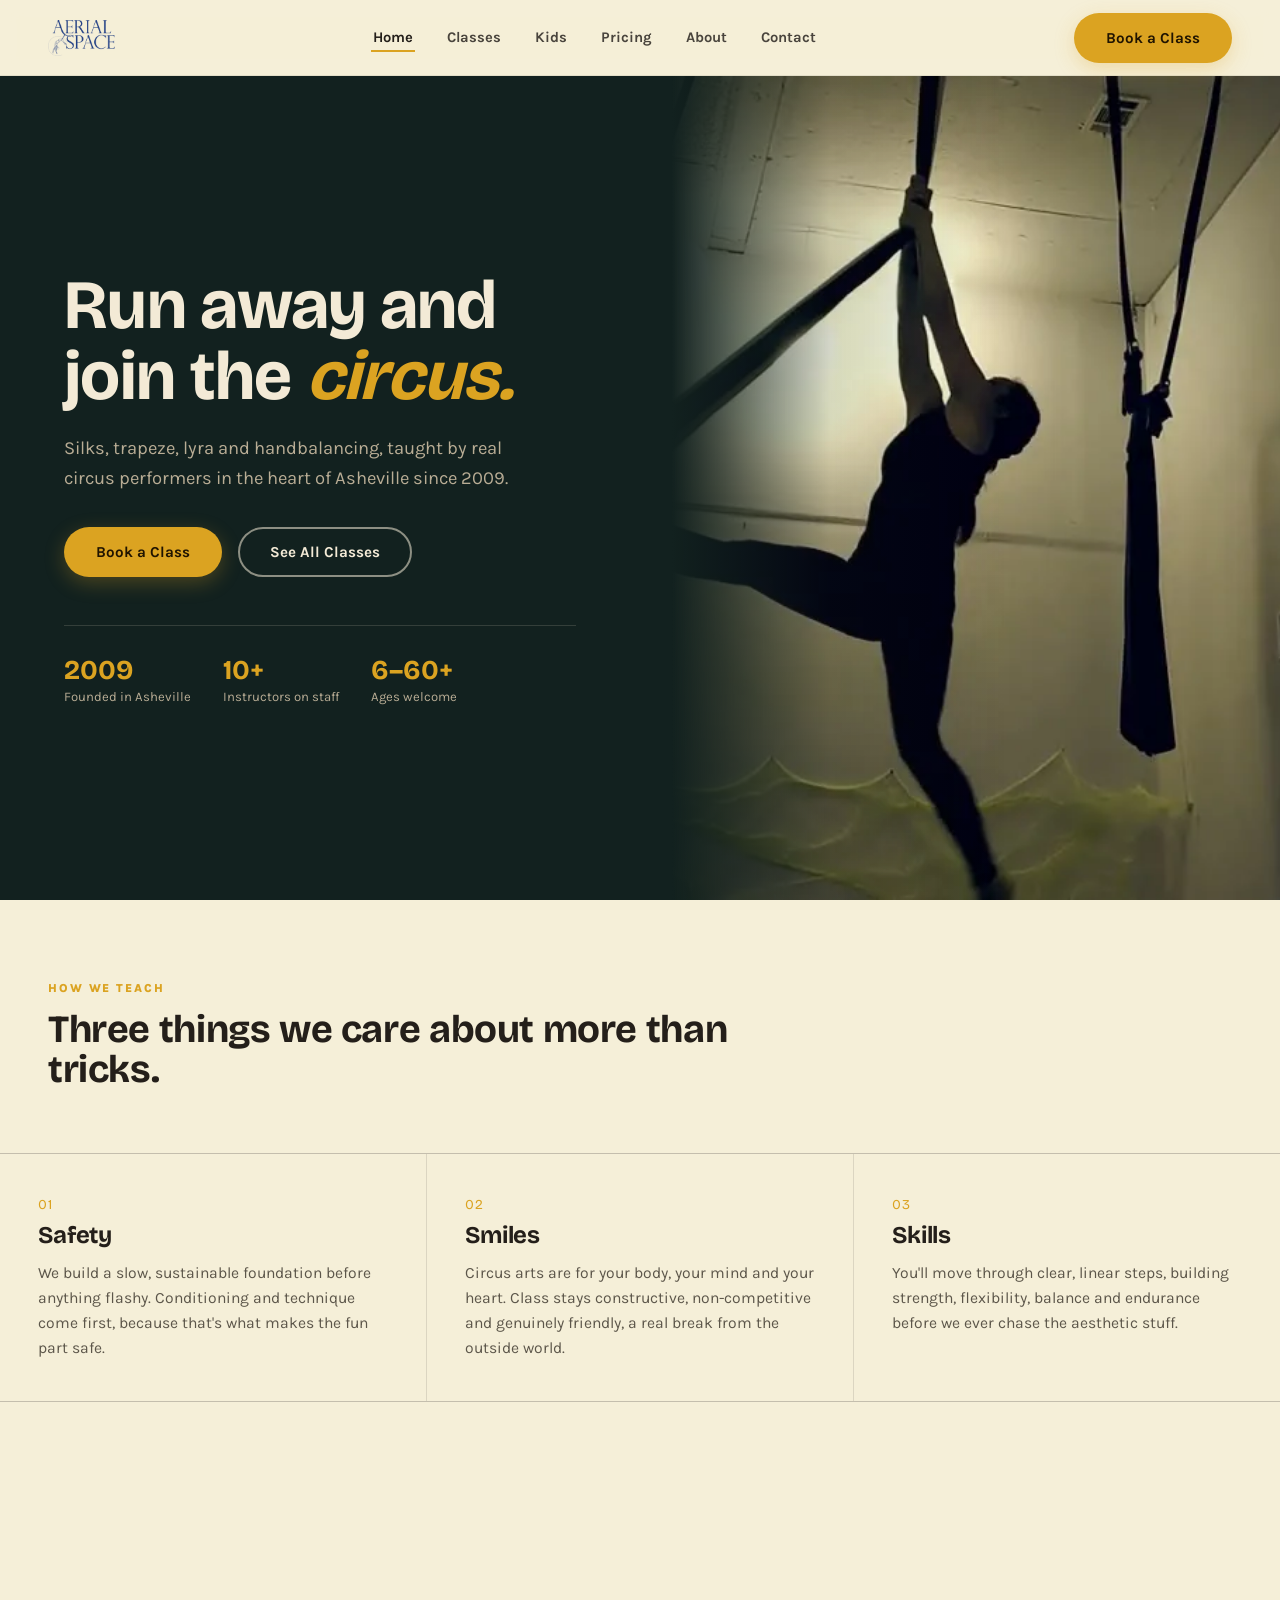
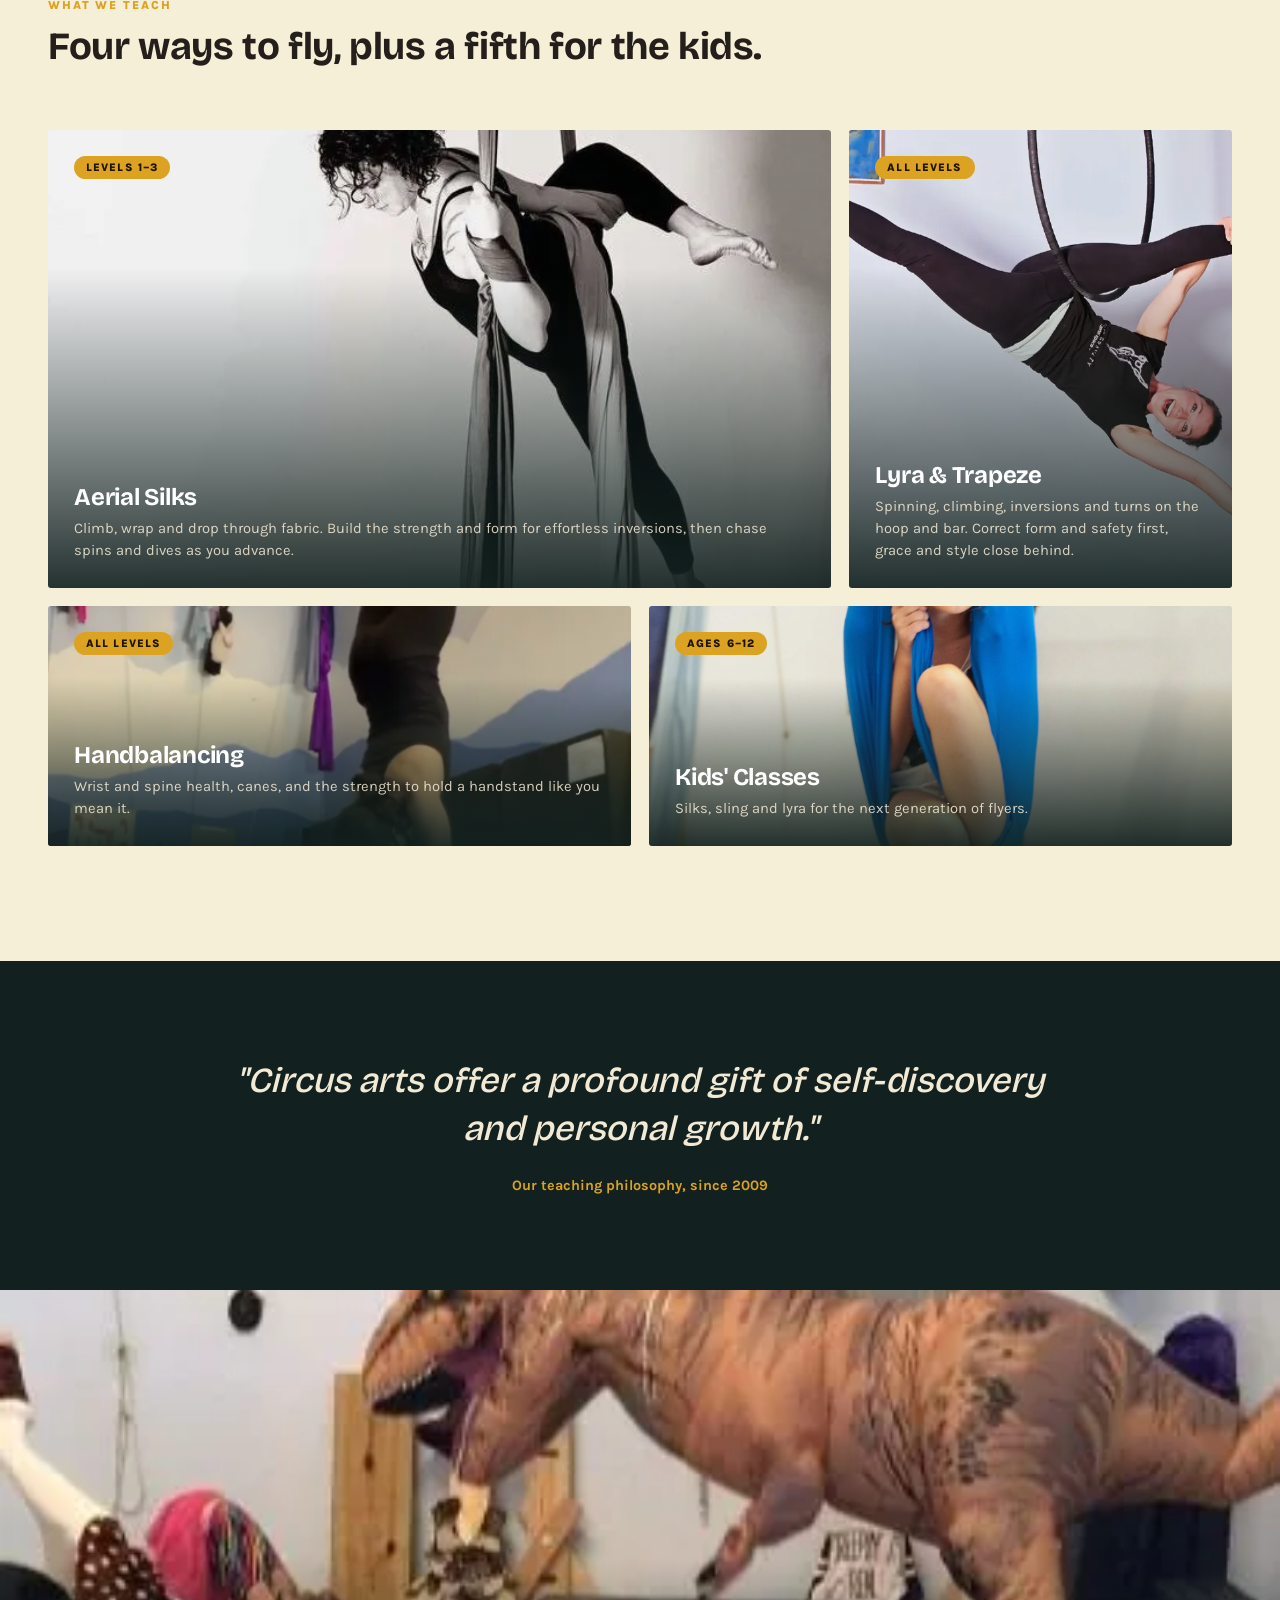
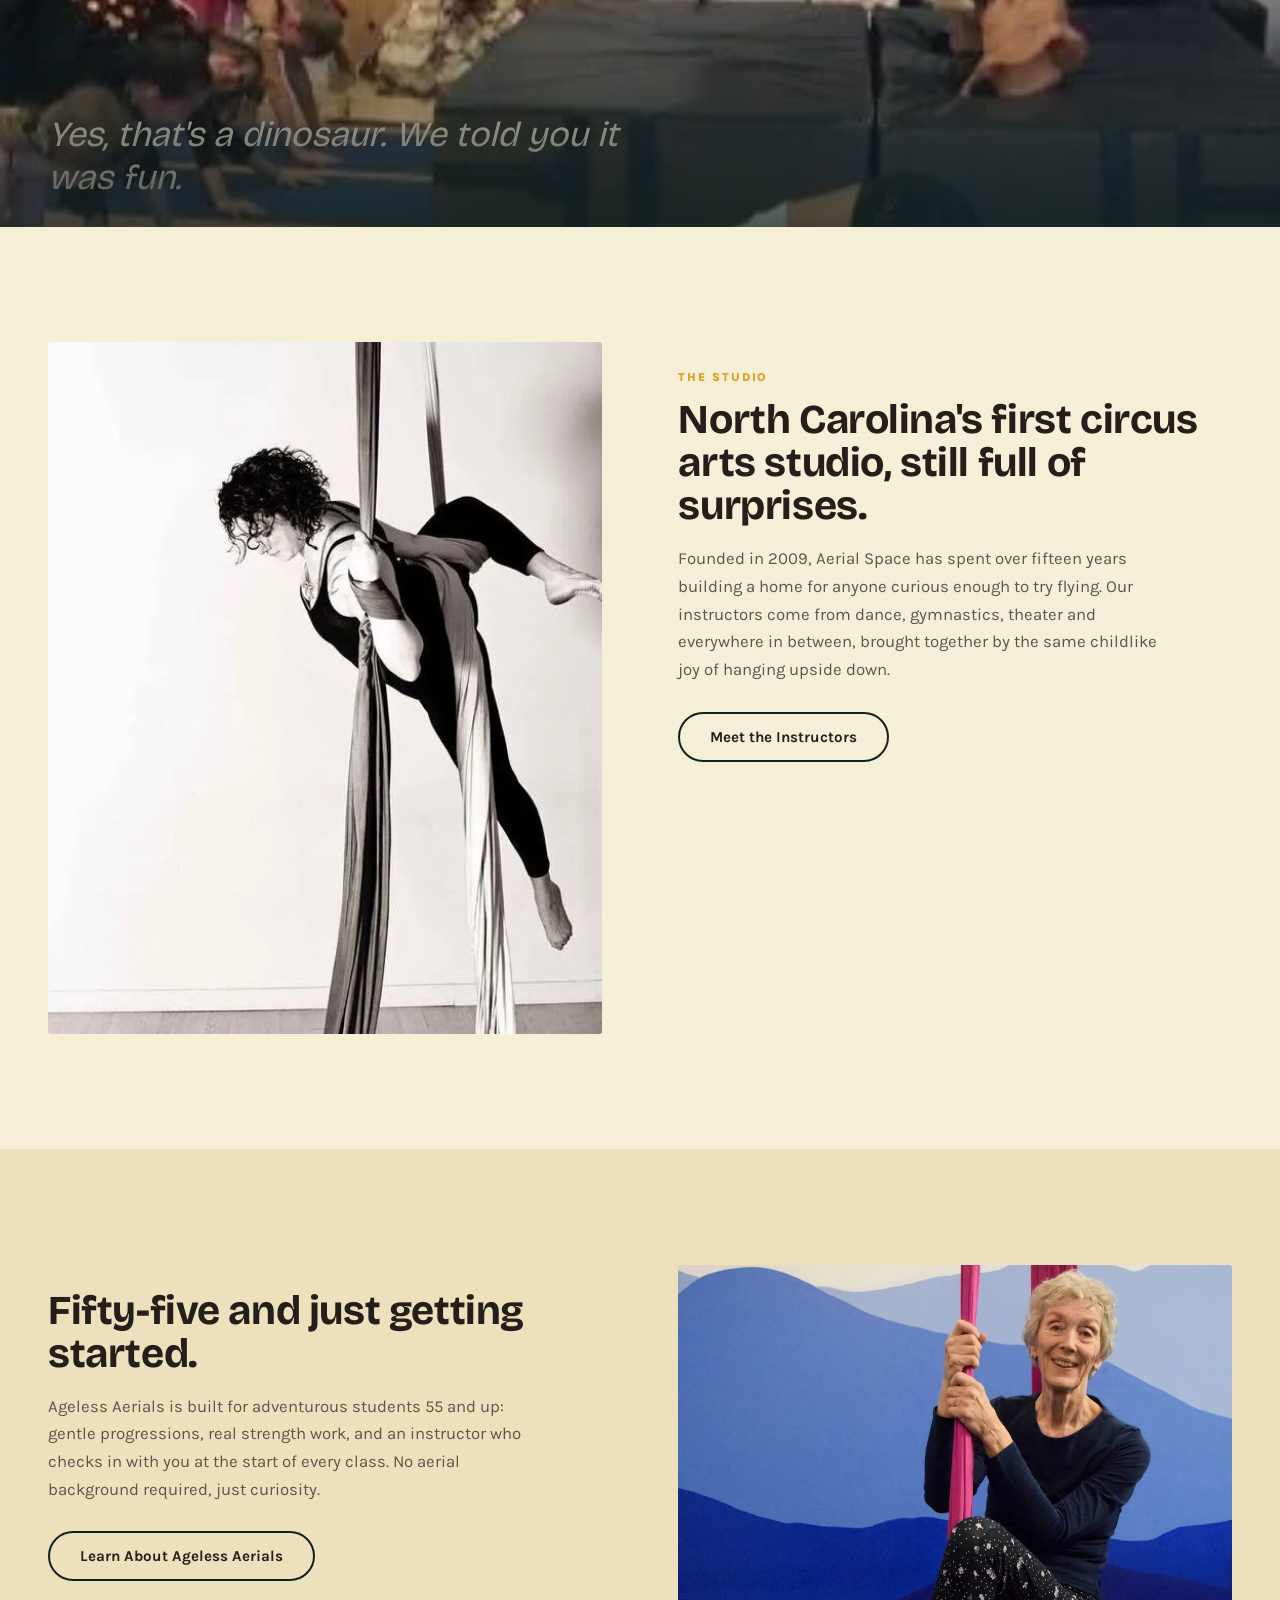
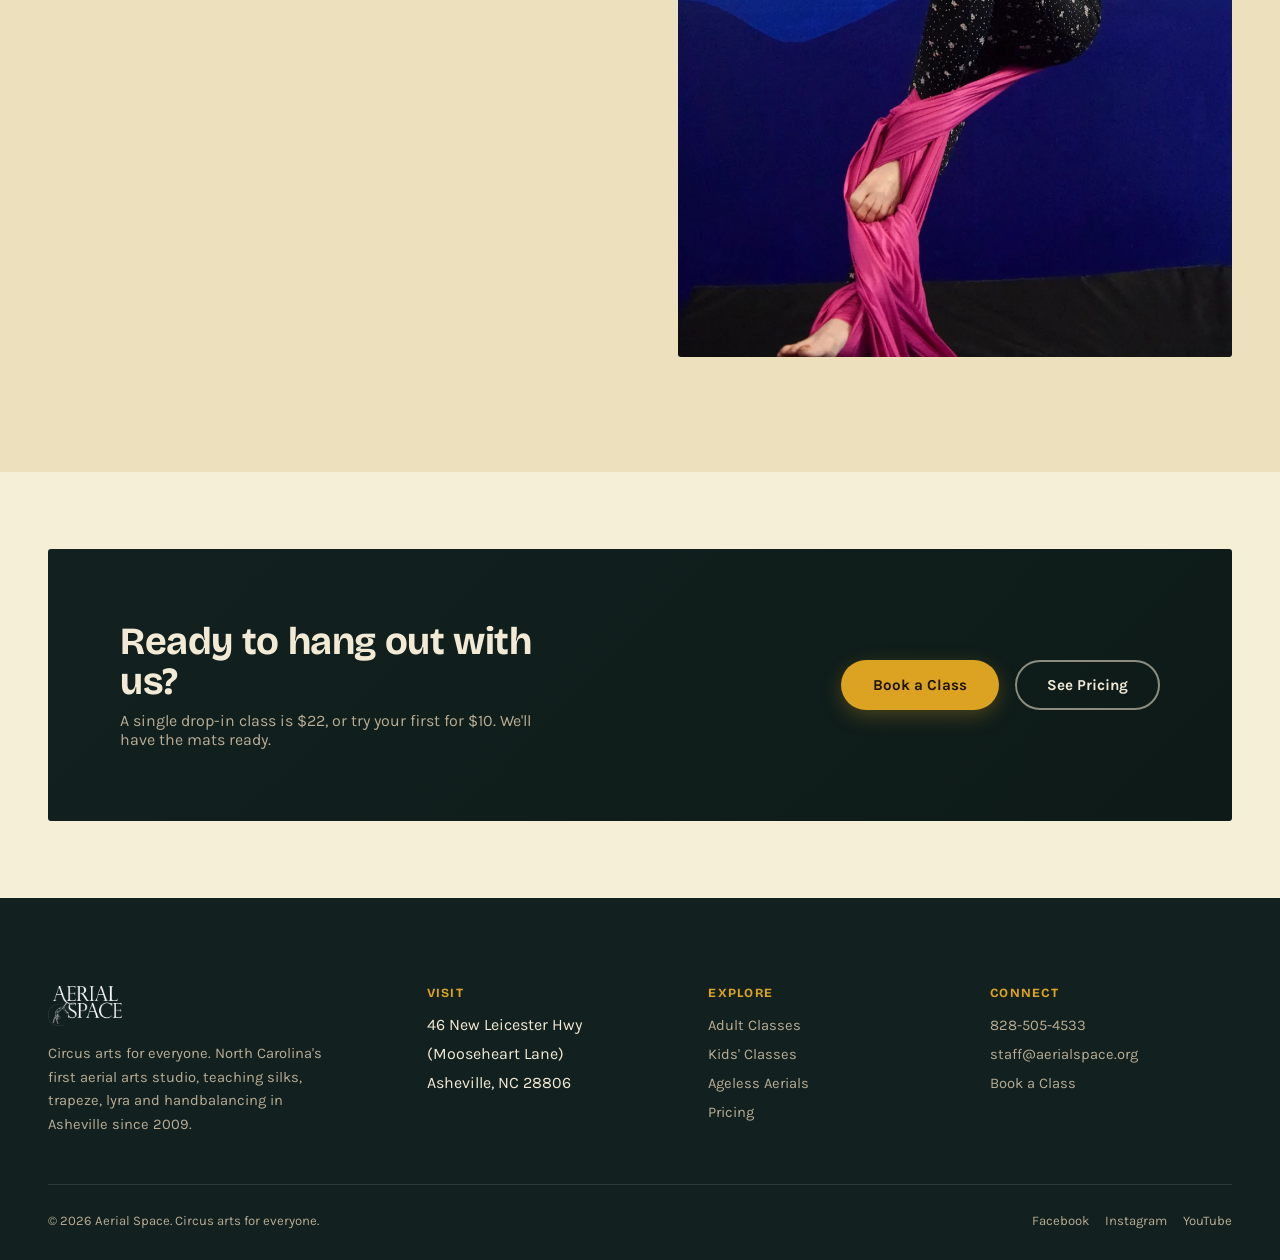
==== index.html @ 4fc922a5 "Aerial Space redesign: 8-page static site Full visual redesign of aerialspace.org for Eric's friend'" ====
<!doctype html>
<html lang="en">
<head>
<meta charset="UTF-8">
<meta name="viewport" content="width=device-width, initial-scale=1.0">
<title>Aerial Space | Circus Arts For Everyone, Asheville NC</title>
<meta name="description" content="North Carolina's first circus arts studio. Aerial silks, trapeze, lyra, handbalancing and kids' classes in Asheville, since 2009.">
<link rel="preconnect" href="https://fonts.googleapis.com">
<link rel="preconnect" href="https://fonts.gstatic.com" crossorigin>
<link href="https://fonts.googleapis.com/css2?family=Bricolage+Grotesque:opsz,wght@12..96,400..800&family=Karla:ital,wght@0,400;0,500;0,700;1,400&display=swap" rel="stylesheet">
<link rel="stylesheet" href="css/style.css">
</head>
<body>

<header class="site-nav" id="siteNav">
  <div class="wrap">
    <a href="index.html" class="brand">
      <img src="img/misc/logo.webp" alt="Aerial Space">
    </a>
    <nav>
      <ul class="nav-links">
        <li><a href="index.html" class="current">Home</a></li>
        <li><a href="classes.html">Classes</a></li>
        <li><a href="kids-classes.html">Kids</a></li>
        <li><a href="pricing.html">Pricing</a></li>
        <li><a href="about.html">About</a></li>
        <li><a href="contact.html">Contact</a></li>
      </ul>
    </nav>
    <div class="nav-cta">
      <a href="schedule.html" class="btn btn-gold">Book a Class</a>
      <button class="nav-toggle" aria-label="Toggle menu" aria-expanded="false">
        <span></span><span></span><span></span>
      </button>
    </div>
  </div>
</header>

<main>

  <!-- HERO -->
  <section class="hero">
    <div class="hero-copy">
      <h1>Run away and join the <span class="accent-word">circus.</span></h1>
      <p class="lede">Silks, trapeze, lyra and handbalancing, taught by real circus performers in the heart of Asheville since 2009.</p>
      <div class="hero-actions">
        <a href="schedule.html" class="btn btn-gold">Book a Class</a>
        <a href="classes.html" class="btn btn-outline-canvas">See All Classes</a>
      </div>
      <div class="hero-figures">
        <div><strong>2009</strong><span>Founded in Asheville</span></div>
        <div><strong>10+</strong><span>Instructors on staff</span></div>
        <div><strong>6&ndash;60+</strong><span>Ages welcome</span></div>
      </div>
    </div>
    <div class="hero-media">
      <video autoplay muted loop playsinline disablepictureinpicture preload="auto" poster="img/misc/hero-video-poster.webp" aria-label="Slow-motion silhouette of an aerial silks performance at Aerial Space">
        <source src="video/hero-loop.mp4" type="video/mp4">
      </video>
      <noscript><img src="img/misc/hero-lyraman.webp" alt="Students and instructors on aerial silks and trapeze at Aerial Space"></noscript>
    </div>
  </section>

  <!-- PHILOSOPHY TRIO -->
  <section class="section-tight">
    <div class="wrap">
      <div class="section-head reveal">
        <span class="eyebrow">How We Teach</span>
        <h2 style="font-size:clamp(1.8rem,3vw,2.6rem)">Three things we care about more than tricks.</h2>
      </div>
    </div>
    <div class="mt-lg trio reveal">
      <div>
        <span class="num">01</span>
        <h3>Safety</h3>
        <p>We build a slow, sustainable foundation before anything flashy. Conditioning and technique come first, because that's what makes the fun part safe.</p>
      </div>
      <div>
        <span class="num">02</span>
        <h3>Smiles</h3>
        <p>Circus arts are for your body, your mind and your heart. Class stays constructive, non-competitive and genuinely friendly, a real break from the outside world.</p>
      </div>
      <div>
        <span class="num">03</span>
        <h3>Skills</h3>
        <p>You'll move through clear, linear steps, building strength, flexibility, balance and endurance before we ever chase the aesthetic stuff.</p>
      </div>
    </div>
  </section>

  <!-- CLASS BENTO -->
  <section class="section">
    <div class="wrap">
      <div class="section-head reveal">
        <span class="eyebrow">What We Teach</span>
        <h2 style="font-size:clamp(1.8rem,3vw,2.6rem)">Four ways to fly, plus a fifth for the kids.</h2>
      </div>
      <div class="class-bento mt-lg reveal">
        <a class="class-card big" href="classes.html#silks">
          <img src="img/classes/silks-val.webp" alt="Student wrapped in aerial silks">
          <span class="tag">Levels 1&ndash;3</span>
          <h3>Aerial Silks</h3>
          <p>Climb, wrap and drop through fabric. Build the strength and form for effortless inversions, then chase spins and dives as you advance.</p>
        </a>
        <a class="class-card tall" href="classes.html#lyra">
          <img src="img/classes/lyra-trapeze.webp" alt="Instructor performing on an aerial hoop">
          <span class="tag">All Levels</span>
          <h3>Lyra &amp; Trapeze</h3>
          <p>Spinning, climbing, inversions and turns on the hoop and bar. Correct form and safety first, grace and style close behind.</p>
        </a>
        <a class="class-card wide" href="classes.html#handbalancing">
          <img src="img/classes/handbalancing.webp" alt="Student in a handstand on hand balancing canes">
          <span class="tag">All Levels</span>
          <h3>Handbalancing</h3>
          <p>Wrist and spine health, canes, and the strength to hold a handstand like you mean it.</p>
        </a>
        <a class="class-card small" href="kids-classes.html">
          <img src="img/classes/kids-2-action.webp" alt="Child peeking through an aerial hammock">
          <span class="tag">Ages 6&ndash;12</span>
          <h3>Kids' Classes</h3>
          <p>Silks, sling and lyra for the next generation of flyers.</p>
        </a>
      </div>
    </div>
  </section>

  <!-- QUOTE BAND -->
  <section class="quote-band reveal">
    <div class="wrap">
      <blockquote>"Circus arts offer a profound gift of self-discovery and personal growth."</blockquote>
      <cite>Our teaching philosophy, since 2009</cite>
    </div>
  </section>

  <!-- PHOTO MOMENT -->
  <div class="photo-band reveal">
    <img src="img/misc/dino.webp" alt="An instructor in an inflatable T-Rex costume visiting a kids' yoga class">
    <div class="caption">Yes, that's a dinosaur. We told you it was fun.</div>
  </div>

  <!-- ABOUT TEASER -->
  <section class="section">
    <div class="wrap">
      <div class="split reveal">
        <div class="split-media curtain">
          <img src="img/classes/silks-val.webp" alt="Aerialist in silks, black and white">
        </div>
        <div>
          <span class="eyebrow">The Studio</span>
          <h2 style="font-size:clamp(1.8rem,3.2vw,2.6rem)">North Carolina's first circus arts studio, still full of surprises.</h2>
          <p style="margin-top:18px;font-size:1.05rem;line-height:1.65;color:var(--text-ink-muted);max-width:48ch">Founded in 2009, Aerial Space has spent over fifteen years building a home for anyone curious enough to try flying. Our instructors come from dance, gymnastics, theater and everywhere in between, brought together by the same childlike joy of hanging upside down.</p>
          <a href="about.html" class="btn btn-outline-ink mt-lg" style="margin-top:28px">Meet the Instructors</a>
        </div>
      </div>
    </div>
  </section>

  <!-- AGELESS AERIALS PROMO -->
  <section class="section on-canvas-2">
    <div class="wrap">
      <div class="split reverse reveal">
        <div class="split-media curtain">
          <img src="img/misc/ageless-suzy.webp" alt="A smiling older student hanging on pink aerial silks">
        </div>
        <div>
          <h2 style="font-size:clamp(1.8rem,3.2vw,2.6rem)">Fifty-five and just getting started.</h2>
          <p style="margin-top:18px;font-size:1.05rem;line-height:1.65;color:var(--text-ink-muted);max-width:48ch">Ageless Aerials is built for adventurous students 55 and up: gentle progressions, real strength work, and an instructor who checks in with you at the start of every class. No aerial background required, just curiosity.</p>
          <a href="ageless-aerials.html" class="btn btn-outline-ink mt-lg" style="margin-top:28px">Learn About Ageless Aerials</a>
        </div>
      </div>
    </div>
  </section>

  <!-- CTA BAND -->
  <section class="section-tight">
    <div class="wrap">
      <div class="cta-band reveal">
        <div>
          <h2>Ready to hang out with us?</h2>
          <p>A single drop-in class is $22, or try your first for $10. We'll have the mats ready.</p>
        </div>
        <div style="display:flex;gap:16px;flex-wrap:wrap">
          <a href="schedule.html" class="btn btn-gold">Book a Class</a>
          <a href="pricing.html" class="btn btn-outline-canvas">See Pricing</a>
        </div>
      </div>
    </div>
  </section>

</main>

<footer class="site-footer">
  <div class="wrap">
    <div class="footer-grid">
      <div class="brand-col">
        <img src="img/misc/logo.webp" alt="Aerial Space">
        <p>Circus arts for everyone. North Carolina's first aerial arts studio, teaching silks, trapeze, lyra and handbalancing in Asheville since 2009.</p>
      </div>
      <div>
        <h4>Visit</h4>
        <ul>
          <li>46 New Leicester Hwy</li>
          <li>(Mooseheart Lane)</li>
          <li>Asheville, NC 28806</li>
        </ul>
      </div>
      <div>
        <h4>Explore</h4>
        <ul>
          <li><a href="classes.html">Adult Classes</a></li>
          <li><a href="kids-classes.html">Kids' Classes</a></li>
          <li><a href="ageless-aerials.html">Ageless Aerials</a></li>
          <li><a href="pricing.html">Pricing</a></li>
        </ul>
      </div>
      <div>
        <h4>Connect</h4>
        <ul>
          <li><a href="tel:8285054533">828-505-4533</a></li>
          <li><a href="mailto:staff@aerialspace.org">staff@aerialspace.org</a></li>
          <li><a href="schedule.html">Book a Class</a></li>
        </ul>
      </div>
    </div>
    <div class="footer-bottom">
      <span>&copy; 2026 Aerial Space. Circus arts for everyone.</span>
      <div class="footer-social">
        <a href="https://www.facebook.com/aerialspace/?ref=hl" target="_blank" rel="noopener">Facebook</a>
        <a href="http://instagram.com/aerialspacestudio" target="_blank" rel="noopener">Instagram</a>
        <a href="https://www.youtube.com/channel/UCeYdohH5LJ2AC3PEmZyn-bA" target="_blank" rel="noopener">YouTube</a>
      </div>
    </div>
  </div>
</footer>

<script src="js/main.js"></script>
</body>
</html>
---- css/style.css ----
/* ============================================================
   Aerial Space — Design Tokens
   Palette: "big top at night" — deep teal-black + warm canvas
   + a single marigold accent. Circus-flavored, not carnival-kitsch.
   ============================================================ */

:root {
  --ink: #12211f;
  --ink-2: #1a2b28;
  --ink-3: #223b37;
  --canvas: #f5efd8;
  --canvas-2: #ece0bd;
  --gold: #dba321;
  --gold-dark: #b8841a;
  --teal: #1f7a6c;

  --text-ink: #241f1a;
  --text-ink-muted: #5c564a;
  --text-canvas: #f3ead6;
  --text-canvas-muted: #b9ad95;

  --font-display: "Bricolage Grotesque", system-ui, sans-serif;
  --font-body: "Karla", system-ui, sans-serif;

  --max: 1320px;
  --nav-h: 76px;

  --r-sharp: 3px;
  --r-input: 8px;
}

*, *::before, *::after { box-sizing: border-box; }
html { scroll-behavior: smooth; }
@media (prefers-reduced-motion: reduce) {
  html { scroll-behavior: auto; }
  *, *::before, *::after {
    animation-duration: 0.01ms !important;
    animation-iteration-count: 1 !important;
    transition-duration: 0.01ms !important;
    scroll-behavior: auto !important;
  }
}

body {
  margin: 0;
  font-family: var(--font-body);
  background: var(--canvas);
  color: var(--text-ink);
  -webkit-font-smoothing: antialiased;
  overflow-x: hidden;
}

img { max-width: 100%; display: block; }
a { color: inherit; text-decoration: none; }

:focus-visible {
  outline: 2px solid var(--gold);
  outline-offset: 3px;
  border-radius: 2px;
}

h1, h2, h3, h4 {
  font-family: var(--font-display);
  font-weight: 700;
  line-height: 1.05;
  margin: 0;
  letter-spacing: -0.01em;
}

p { margin: 0; }

.wrap {
  max-width: var(--max);
  margin: 0 auto;
  padding: 0 clamp(20px, 5vw, 48px);
}

/* ---------- Buttons (shape lock: pill) ---------- */
.btn {
  display: inline-flex;
  align-items: center;
  justify-content: center;
  gap: 8px;
  font-family: var(--font-body);
  font-weight: 700;
  font-size: 0.95rem;
  padding: 14px 30px;
  border-radius: 999px;
  border: 2px solid transparent;
  cursor: pointer;
  white-space: nowrap;
  transition: transform 0.25s cubic-bezier(0.16,1,0.3,1), box-shadow 0.25s ease, background 0.25s ease, color 0.25s ease;
}
.btn:active { transform: scale(0.97); }

.btn-gold {
  background: var(--gold);
  color: #201400;
  box-shadow: 0 6px 20px rgba(219,163,33,0.28);
}
.btn-gold:hover { background: var(--gold-dark); transform: translateY(-2px); }

.btn-outline-ink {
  background: transparent;
  border-color: var(--ink);
  color: var(--text-ink);
}
.btn-outline-ink:hover { background: var(--ink); color: var(--text-canvas); }

.btn-outline-canvas {
  background: transparent;
  border-color: rgba(243,234,214,0.55);
  color: var(--text-canvas);
}
.btn-outline-canvas:hover { background: var(--text-canvas); color: var(--ink); border-color: var(--text-canvas); }

/* ---------- Nav ---------- */
.site-nav {
  position: sticky;
  top: 0;
  z-index: 100;
  height: var(--nav-h);
  display: flex;
  align-items: center;
  background: rgba(245,239,216,0.92);
  backdrop-filter: blur(10px) saturate(140%);
  -webkit-backdrop-filter: blur(10px) saturate(140%);
  border-bottom: 1px solid rgba(36,31,26,0.08);
  box-shadow: 0 0 0 rgba(18,33,31,0);
  transition: height 0.3s cubic-bezier(0.16,1,0.3,1), box-shadow 0.3s ease, background 0.3s ease;
}
.site-nav.scrolled {
  height: 64px;
  background: rgba(245,239,216,0.97);
  box-shadow: 0 8px 30px rgba(18,33,31,0.08);
}
.site-nav.scrolled .brand img { height: 30px; }
.site-nav .wrap {
  display: flex;
  align-items: center;
  justify-content: space-between;
  width: 100%;
  gap: 24px;
}
.site-nav .brand { display: flex; align-items: center; gap: 10px; }
.site-nav .brand img { height: 36px; width: auto; transition: height 0.3s cubic-bezier(0.16,1,0.3,1); }
.site-nav .brand span {
  font-family: var(--font-display);
  font-weight: 700;
  font-size: 1.05rem;
  letter-spacing: -0.01em;
  display: none;
}
.nav-links {
  display: flex;
  align-items: center;
  gap: 30px;
  list-style: none;
  margin: 0; padding: 0;
  font-size: 0.92rem;
  font-weight: 700;
}
.nav-links a {
  position: relative;
  padding: 6px 2px;
  color: var(--text-ink);
  opacity: 0.82;
  transition: opacity 0.2s ease;
}
.nav-links a::after {
  content: "";
  position: absolute;
  left: 0; right: 100%;
  bottom: 0;
  height: 2px;
  background: var(--gold);
  transition: right 0.25s cubic-bezier(0.16,1,0.3,1);
}
.nav-links a:hover { opacity: 1; }
.nav-links a:hover::after { right: 0; }
.nav-links a.current { opacity: 1; }
.nav-links a.current::after { right: 0; }

.nav-cta { display: flex; align-items: center; gap: 14px; }
.nav-toggle {
  display: none;
  width: 44px; height: 44px;
  align-items: center; justify-content: center;
  background: none; border: none; cursor: pointer;
  flex-direction: column; gap: 5px;
}
.nav-toggle span { width: 22px; height: 2px; background: var(--text-ink); transition: transform 0.25s ease, opacity 0.25s ease; }

@media (max-width: 980px) {
  .nav-links { display: none; }
  .nav-toggle { display: flex; }
  .nav-cta .btn { display: none; }
  .site-nav.open .nav-links {
    display: flex;
    position: fixed;
    inset: var(--nav-h) 0 0 0;
    background: var(--canvas);
    flex-direction: column;
    justify-content: flex-start;
    padding: 40px clamp(20px,6vw,48px);
    gap: 26px;
    font-size: 1.3rem;
    overflow-y: auto;
  }
  .site-nav.open .nav-cta .btn { display: inline-flex; margin-top: 10px; }
  .site-nav.open .nav-cta { position: fixed; inset: auto 0 0 0; padding: 20px clamp(20px,6vw,48px) 28px; background: var(--canvas); border-top: 1px solid rgba(36,31,26,0.08); }
}

/* ---------- Section rhythm ---------- */
section { position: relative; }
.section { padding: clamp(64px, 9vw, 128px) 0; }
.section-tight { padding: clamp(48px, 6vw, 84px) 0; }
.on-ink { background: var(--ink); color: var(--text-canvas); }
.on-ink h1, .on-ink h2, .on-ink h3 { color: var(--text-canvas); }
.on-canvas-2 { background: var(--canvas-2); }

.eyebrow {
  font-family: var(--font-body);
  font-weight: 800;
  font-size: 0.74rem;
  letter-spacing: 0.16em;
  text-transform: uppercase;
  color: var(--gold);
  display: inline-block;
  margin-bottom: 14px;
}

.section-head { max-width: 720px; }
.section-head p { margin-top: 16px; font-size: 1.05rem; line-height: 1.6; color: var(--text-ink-muted); max-width: 60ch; }
.on-ink .section-head p { color: var(--text-canvas-muted); }

/* ---------- Hero ---------- */
.hero {
  min-height: calc(100dvh - var(--nav-h));
  display: grid;
  grid-template-columns: 1.05fr 0.95fr;
  align-items: stretch;
  background: var(--ink);
  color: var(--text-canvas);
  overflow: hidden;
}
.hero-copy {
  display: flex;
  flex-direction: column;
  justify-content: center;
  padding: clamp(32px, 5vw, 64px) clamp(24px, 5vw, 64px);
  max-width: 640px;
}
.hero-copy h1 {
  font-size: clamp(2.6rem, 5.4vw, 4.5rem);
  line-height: 1.02;
}
.hero-copy .accent-word { color: var(--gold); font-style: italic; }
.hero-copy .lede {
  margin-top: 22px;
  font-size: 1.15rem;
  line-height: 1.6;
  color: var(--text-canvas-muted);
  max-width: 44ch;
}
.hero-actions { display: flex; gap: 16px; margin-top: 34px; flex-wrap: wrap; }
.hero-figures {
  display: flex; gap: 32px; margin-top: 48px;
  padding-top: 28px;
  border-top: 1px solid rgba(243,234,214,0.15);
}
.hero-figures div strong { display: block; font-family: var(--font-display); font-size: 1.7rem; color: var(--gold); }
.hero-figures div span { font-size: 0.82rem; color: var(--text-canvas-muted); }

.hero-media {
  position: relative;
  overflow: hidden;
  background: var(--ink-2);
}
.hero-media img,
.hero-media video {
  width: 100%; height: 100%;
  object-fit: cover;
  object-position: center 18%;
}
.hero-media img { animation: fadeInSoft 1.2s ease 0.1s both, heroZoom 24s ease-in-out 1.3s infinite alternate; }
.hero-media video { animation: fadeInSoft 1.2s ease 0.1s both; }
@keyframes heroZoom { from { transform: scale(1); } to { transform: scale(1.08); } }
@keyframes fadeInSoft { from { opacity: 0; } to { opacity: 1; } }
@media (prefers-reduced-motion: reduce) { .hero-media img { animation: none; } .hero-media video { animation: none; } }
.hero-media::after {
  content: "";
  position: absolute; inset: 0;
  z-index: 1;
  background: linear-gradient(90deg, var(--ink) 0%, rgba(18,33,31,0.15) 26%, transparent 55%);
}

/* Subtle reveal: soft fade + gentle zoom-out. Used on page heroes (auto, on
   load) and on split/staff photography (triggered on scroll via .in, main.js). */
.page-hero.img::before { animation: fadeInSoft 1.3s ease both; }
.page-hero .wrap { animation: fadeInSoft 1.1s ease 0.25s both; }

.curtain { position: relative; overflow: hidden; }
.curtain img {
  opacity: 0;
  transform: scale(1.06);
  transition: opacity 1s ease, transform 1.3s cubic-bezier(0.16,1,0.3,1);
}
.curtain.in img { opacity: 1; transform: scale(1); }

@media (max-width: 900px) {
  .hero { grid-template-columns: 1fr; min-height: auto; }
  .hero-media { height: 60vh; order: -1; }
  .hero-media::after { background: linear-gradient(180deg, transparent 55%, var(--ink) 100%); }
  .hero-copy { max-width: none; padding-top: 44px; }
}

/* ---------- Reveal on scroll ---------- */
.reveal { opacity: 0; transform: translateY(28px); transition: opacity 0.7s cubic-bezier(0.16,1,0.3,1), transform 0.7s cubic-bezier(0.16,1,0.3,1); }
.reveal.in { opacity: 1; transform: translateY(0); }
@media (prefers-reduced-motion: reduce) { .reveal { opacity: 1; transform: none; } }

/* ---------- Philosophy trio (odd little strip, not a card grid) ---------- */
.trio {
  display: grid;
  grid-template-columns: repeat(3, 1fr);
  gap: 1px;
  background: rgba(36,31,26,0.12);
  border-top: 1px solid rgba(36,31,26,0.12);
  border-bottom: 1px solid rgba(36,31,26,0.12);
}
.on-ink .trio { background: rgba(243,234,214,0.12); border-color: rgba(243,234,214,0.12); }
.trio > div { background: var(--canvas); padding: 40px clamp(20px,3vw,40px); }
.on-ink .trio > div { background: var(--ink); }
.trio .num { font-family: var(--font-display); font-size: 0.85rem; color: var(--gold); letter-spacing: 0.08em; }
.trio h3 { font-size: 1.5rem; margin-top: 10px; }
.trio p { margin-top: 12px; font-size: 0.98rem; line-height: 1.6; color: var(--text-ink-muted); }
.on-ink .trio p { color: var(--text-canvas-muted); }
@media (max-width: 820px) { .trio { grid-template-columns: 1fr; } }

/* ---------- Class grid (asymmetric bento, not 3 equal cards) ---------- */
.class-bento {
  display: grid;
  grid-template-columns: repeat(6, 1fr);
  grid-auto-rows: minmax(220px, auto);
  gap: 18px;
}
.class-card {
  position: relative;
  border-radius: var(--r-sharp);
  overflow: hidden;
  color: #fff;
  display: flex;
  flex-direction: column;
  justify-content: flex-end;
  padding: 26px;
  isolation: isolate;
  transition: box-shadow 0.35s ease;
}
.class-card:hover { box-shadow: 0 20px 40px rgba(18,33,31,0.28); }
.class-card img {
  position: absolute; inset: 0;
  width: 100%; height: 100%;
  object-fit: cover;
  z-index: -2;
  transition: transform 0.6s cubic-bezier(0.16,1,0.3,1);
}
.class-card::before {
  content: "";
  position: absolute; inset: 0;
  background: linear-gradient(180deg, rgba(18,33,31,0.05) 30%, rgba(18,33,31,0.92) 100%);
  z-index: -1;
}
.class-card:hover img { transform: scale(1.07); }
.class-card .tag {
  align-self: flex-start;
  font-size: 0.7rem; font-weight: 800; letter-spacing: 0.1em; text-transform: uppercase;
  background: var(--gold); color: #201400;
  padding: 5px 12px; border-radius: 999px;
  margin-bottom: auto;
}
.class-card h3 { font-size: 1.5rem; margin-top: 14px; }
.class-card p { margin-top: 8px; font-size: 0.92rem; line-height: 1.5; color: rgba(243,234,214,0.86); }

.class-card.big { grid-column: span 4; grid-row: span 2; }
.class-card.tall { grid-column: span 2; grid-row: span 2; }
.class-card.wide { grid-column: span 3; grid-row: span 1; min-height: 240px; }
.class-card.small { grid-column: span 3; grid-row: span 1; min-height: 240px; }

@media (max-width: 900px) {
  .class-bento { grid-template-columns: 1fr; }
  .class-card.big, .class-card.tall, .class-card.wide, .class-card.small { grid-column: span 1; grid-row: span 1; min-height: 320px; }
}

/* ---------- Quote band ---------- */
.quote-band {
  background: var(--ink);
  color: var(--text-canvas);
  padding: clamp(56px, 8vw, 96px) 0;
  text-align: center;
}
.quote-band blockquote {
  font-family: var(--font-display);
  font-weight: 500;
  font-size: clamp(1.5rem, 2.8vw, 2.2rem);
  line-height: 1.35;
  max-width: 820px;
  margin: 0 auto;
  font-style: italic;
}
.quote-band cite {
  display: block;
  margin-top: 24px;
  font-family: var(--font-body);
  font-style: normal;
  font-weight: 700;
  font-size: 0.9rem;
  color: var(--gold);
}

/* ---------- Staff grid ---------- */
.staff-grid {
  display: grid;
  grid-template-columns: repeat(auto-fill, minmax(230px, 1fr));
  gap: 28px;
}
.staff-card { display: flex; flex-direction: column; transition: transform 0.35s cubic-bezier(0.16,1,0.3,1); }
.staff-card:hover { transform: translateY(-4px); }
.staff-photo {
  aspect-ratio: 4/5;
  overflow: hidden;
  border-radius: var(--r-sharp);
  background: var(--ink-2);
  box-shadow: 0 0 0 rgba(18,33,31,0);
  transition: box-shadow 0.35s ease;
}
.staff-photo img { width: 100%; height: 100%; object-fit: cover; transition: transform 0.5s cubic-bezier(0.16,1,0.3,1); }
.staff-card:hover .staff-photo img { transform: scale(1.05); }
.staff-card:hover .staff-photo { box-shadow: 0 16px 32px rgba(18,33,31,0.18); }
.staff-card h3 { margin-top: 16px; font-size: 1.2rem; }
.staff-card .role { font-size: 0.82rem; font-weight: 700; color: var(--teal); margin-top: 4px; display: block; }
.staff-card p.bio { margin-top: 10px; font-size: 0.92rem; line-height: 1.55; color: var(--text-ink-muted); }

/* ---------- Pricing ---------- */
.price-table {
  display: grid;
  gap: 14px;
}
.price-row {
  display: grid;
  grid-template-columns: 1fr auto;
  align-items: baseline;
  gap: 20px;
  padding: 18px 0;
  border-bottom: 1px solid rgba(36,31,26,0.12);
}
.on-ink .price-row { border-color: rgba(243,234,214,0.14); }
.price-row .name { font-weight: 700; font-size: 1.05rem; }
.price-row .sub { display: block; font-size: 0.85rem; color: var(--text-ink-muted); margin-top: 4px; font-weight: 400; }
.on-ink .price-row .sub { color: var(--text-canvas-muted); }
.price-row .amount { font-family: var(--font-display); font-size: 1.35rem; color: var(--gold); white-space: nowrap; }

.price-panel {
  background: var(--canvas-2);
  border-radius: var(--r-sharp);
  padding: clamp(28px, 4vw, 40px);
  transition: transform 0.3s cubic-bezier(0.16,1,0.3,1), box-shadow 0.3s ease;
}
.price-panel:hover {
  transform: translateY(-3px);
  box-shadow: 0 14px 28px rgba(18,33,31,0.1);
}
.price-panel.dark:hover { box-shadow: 0 14px 28px rgba(0,0,0,0.35); }
.price-panel.dark { background: var(--ink); color: var(--text-canvas); }
.price-panel h3 { font-size: 1.5rem; margin-bottom: 6px; }
.price-panel .note { font-size: 0.86rem; color: var(--text-ink-muted); margin-top: 18px; line-height: 1.6; }
.price-panel.dark .note { color: var(--text-canvas-muted); }

.two-col { display: grid; grid-template-columns: 1fr 1fr; gap: 24px; }
@media (max-width: 820px) { .two-col { grid-template-columns: 1fr; } }
.three-col { display: grid; grid-template-columns: repeat(3, 1fr); gap: 24px; }
@media (max-width: 900px) { .three-col { grid-template-columns: 1fr; } }

/* ---------- Split section (image + text), used sparingly ---------- */
.split {
  display: grid;
  grid-template-columns: 1fr 1fr;
  gap: clamp(32px, 6vw, 80px);
  align-items: start;
}
.split > div:not(.split-media) { padding-top: clamp(0px, 2vw, 24px); }
.split.reverse .split-media { order: 2; }
.split-media { border-radius: var(--r-sharp); overflow: hidden; }
.split-media img { width: 100%; height: 100%; object-fit: cover; aspect-ratio: 4/5; }
@media (max-width: 860px) { .split, .split.reverse .split-media { grid-template-columns: 1fr; order: -1; } }

/* ---------- Full-width photo band ---------- */
.photo-band { height: clamp(280px, 42vw, 560px); overflow: hidden; position: relative; }
.photo-band img { width: 100%; height: 100%; object-fit: cover; }
.photo-band .caption {
  position: absolute; left: clamp(20px,5vw,48px); bottom: 28px;
  font-family: var(--font-display); font-style: italic; font-size: clamp(1.4rem, 3vw, 2.2rem);
  color: var(--text-canvas); max-width: 640px;
}
.photo-band::after { content:""; position:absolute; inset:0; background: linear-gradient(0deg, rgba(18,33,31,0.75), transparent 50%); }

/* ---------- Tags / pills ---------- */
.pill {
  display: inline-flex; align-items: center;
  font-size: 0.78rem; font-weight: 800; letter-spacing: 0.04em;
  padding: 6px 14px; border-radius: 999px;
  background: rgba(31,122,108,0.12); color: var(--teal);
}
.on-ink .pill { background: rgba(219,163,33,0.16); color: var(--gold); }

/* ---------- CTA band ---------- */
.cta-band {
  background: linear-gradient(135deg, var(--ink) 0%, #0d1a18 100%);
  color: var(--text-canvas);
  border-radius: var(--r-sharp);
  padding: clamp(40px, 6vw, 72px);
  display: flex;
  align-items: center;
  justify-content: space-between;
  gap: 32px;
  flex-wrap: wrap;
}
.cta-band h2 { font-size: clamp(1.7rem, 3vw, 2.4rem); max-width: 460px; }
.cta-band p { margin-top: 10px; color: var(--text-canvas-muted); max-width: 42ch; }

/* ---------- Footer ---------- */
.site-footer { background: var(--ink); color: var(--text-canvas); padding: clamp(56px,7vw,88px) 0 32px; }
.footer-grid {
  display: grid;
  grid-template-columns: 1.4fr 1fr 1fr 1fr;
  gap: 40px;
  padding-bottom: 48px;
  border-bottom: 1px solid rgba(243,234,214,0.12);
}
.footer-grid .brand-col img { height: 40px; margin-bottom: 16px; filter: invert(0.92) sepia(0.15) saturate(0) brightness(1.8); }
.footer-grid .brand-col p { color: var(--text-canvas-muted); font-size: 0.92rem; line-height: 1.6; max-width: 32ch; }
.footer-grid h4 { font-size: 0.78rem; text-transform: uppercase; letter-spacing: 0.1em; color: var(--gold); margin-bottom: 16px; }
.footer-grid ul { list-style: none; margin: 0; padding: 0; display: flex; flex-direction: column; gap: 10px; }
.footer-grid a { font-size: 0.92rem; color: var(--text-canvas-muted); transition: color 0.2s ease; }
.footer-grid a:hover { color: var(--text-canvas); }
.footer-bottom {
  display: flex; justify-content: space-between; align-items: center;
  padding-top: 28px; font-size: 0.82rem; color: var(--text-canvas-muted); flex-wrap: wrap; gap: 12px;
}
.footer-social { display: flex; gap: 16px; }
@media (max-width: 860px) {
  .footer-grid { grid-template-columns: 1fr 1fr; }
  .footer-grid .brand-col { grid-column: span 2; }
}

/* ---------- Page hero (interior pages) ---------- */
.page-hero {
  padding: clamp(64px, 10vw, 120px) 0 clamp(48px, 7vw, 80px);
  background: var(--ink);
  color: var(--text-canvas);
  position: relative;
  overflow: hidden;
}
.page-hero.img {
  background-size: cover;
  background-position: center;
}
.page-hero.img::before {
  content: "";
  position: absolute; inset: 0;
  background: linear-gradient(180deg, rgba(18,33,31,0.55), rgba(18,33,31,0.92));
}
.page-hero .wrap { position: relative; }
.page-hero h1 { font-size: clamp(2.4rem, 5vw, 3.8rem); max-width: 16ch; }
.page-hero p.lede { margin-top: 18px; font-size: 1.1rem; color: var(--text-canvas-muted); max-width: 56ch; }

/* ---------- Misc utility ---------- */
.text-center { text-align: center; margin-left: auto; margin-right: auto; }
.mt-lg { margin-top: clamp(40px, 6vw, 64px); }
.stack-narrow { max-width: 720px; }
.form-field { display: flex; flex-direction: column; gap: 8px; margin-bottom: 20px; }
.form-field label { font-size: 0.85rem; font-weight: 700; }
.form-field input, .form-field textarea {
  font-family: var(--font-body);
  font-size: 1rem;
  padding: 13px 16px;
  border-radius: var(--r-input);
  border: 1.5px solid rgba(36,31,26,0.2);
  background: var(--canvas);
  color: var(--text-ink);
}
.form-field input:focus, .form-field textarea:focus {
  outline: 2px solid var(--gold);
  outline-offset: 1px;
  border-color: var(--gold);
}
.form-field input::placeholder, .form-field textarea::placeholder { color: var(--text-ink-muted); opacity: 0.7; }

.badge-hiatus {
  display: inline-block; font-size: 0.72rem; font-weight: 800; letter-spacing: 0.06em; text-transform: uppercase;
  color: var(--canvas); background: rgba(243,234,214,0.2); padding: 4px 10px; border-radius: 999px;
}

hr.rule { border: none; border-top: 1px solid rgba(36,31,26,0.14); margin: 0; }
.on-ink hr.rule { border-color: rgba(243,234,214,0.14); }
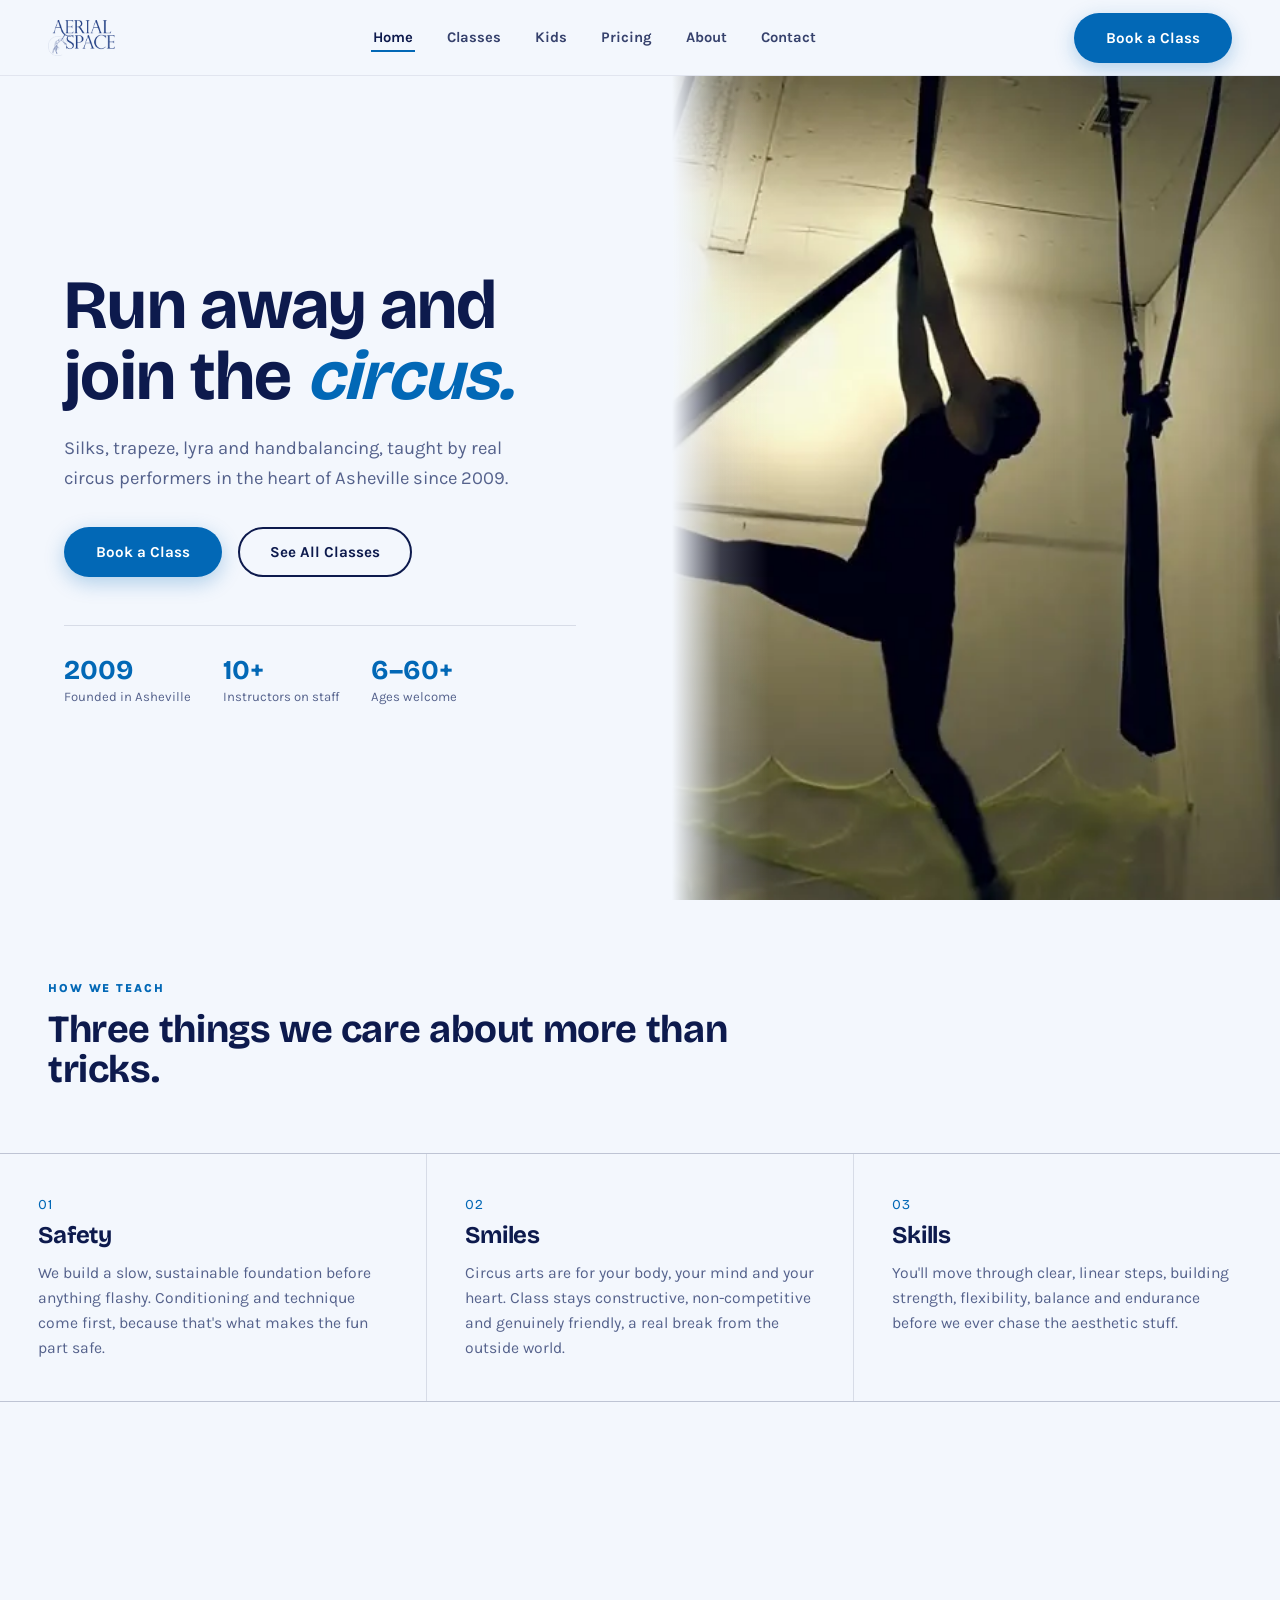
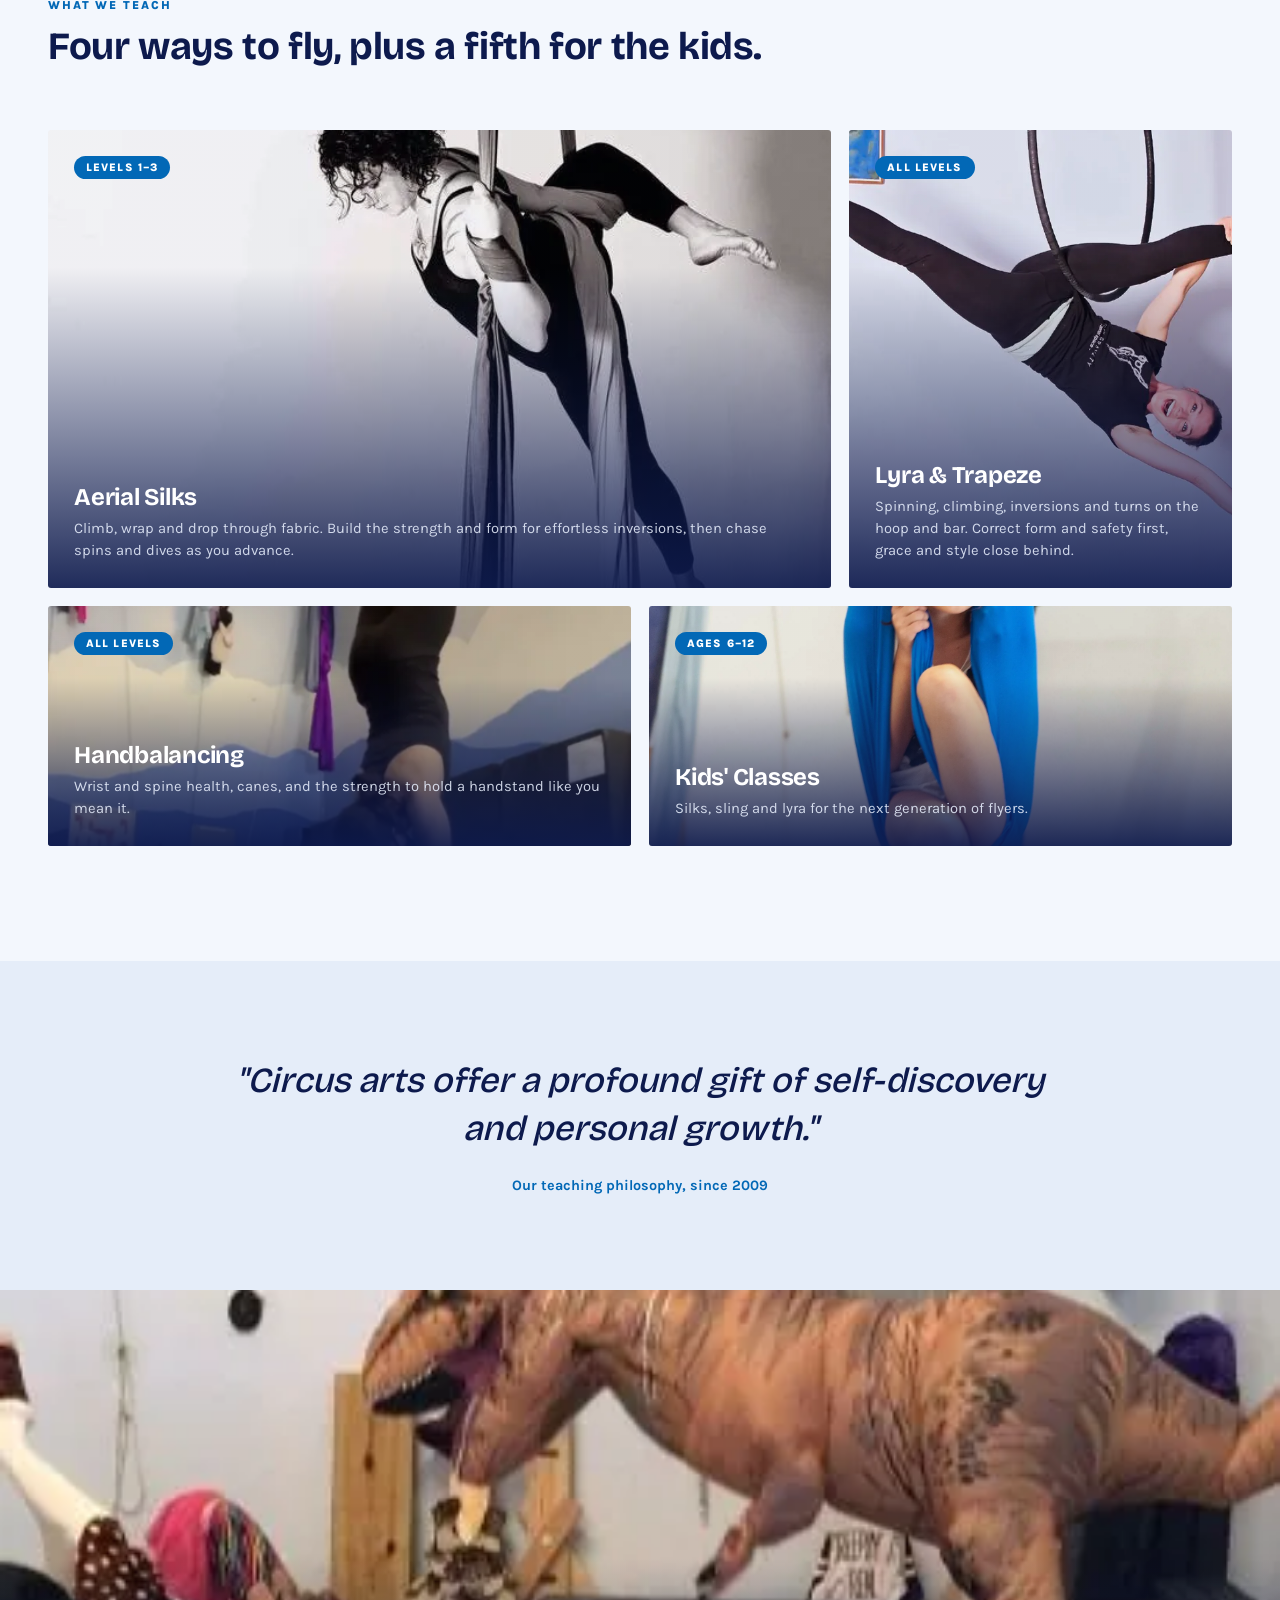
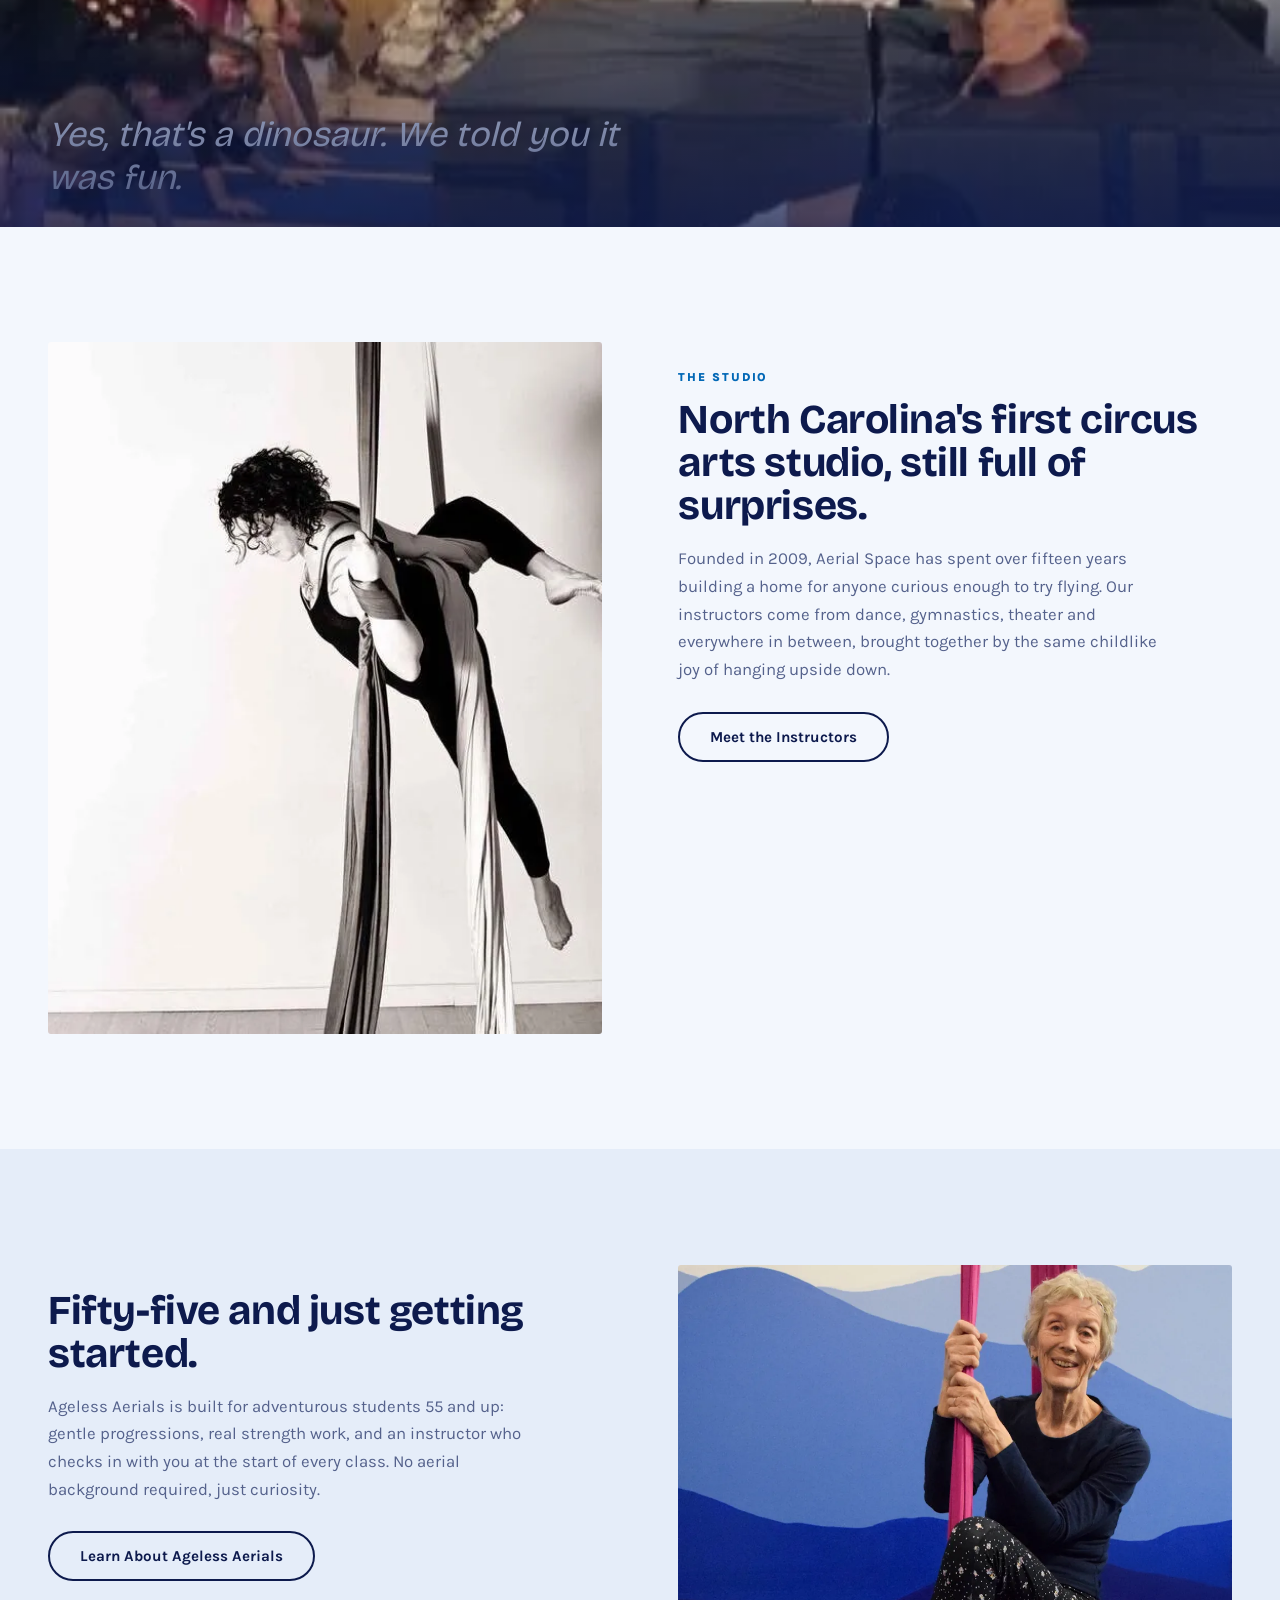
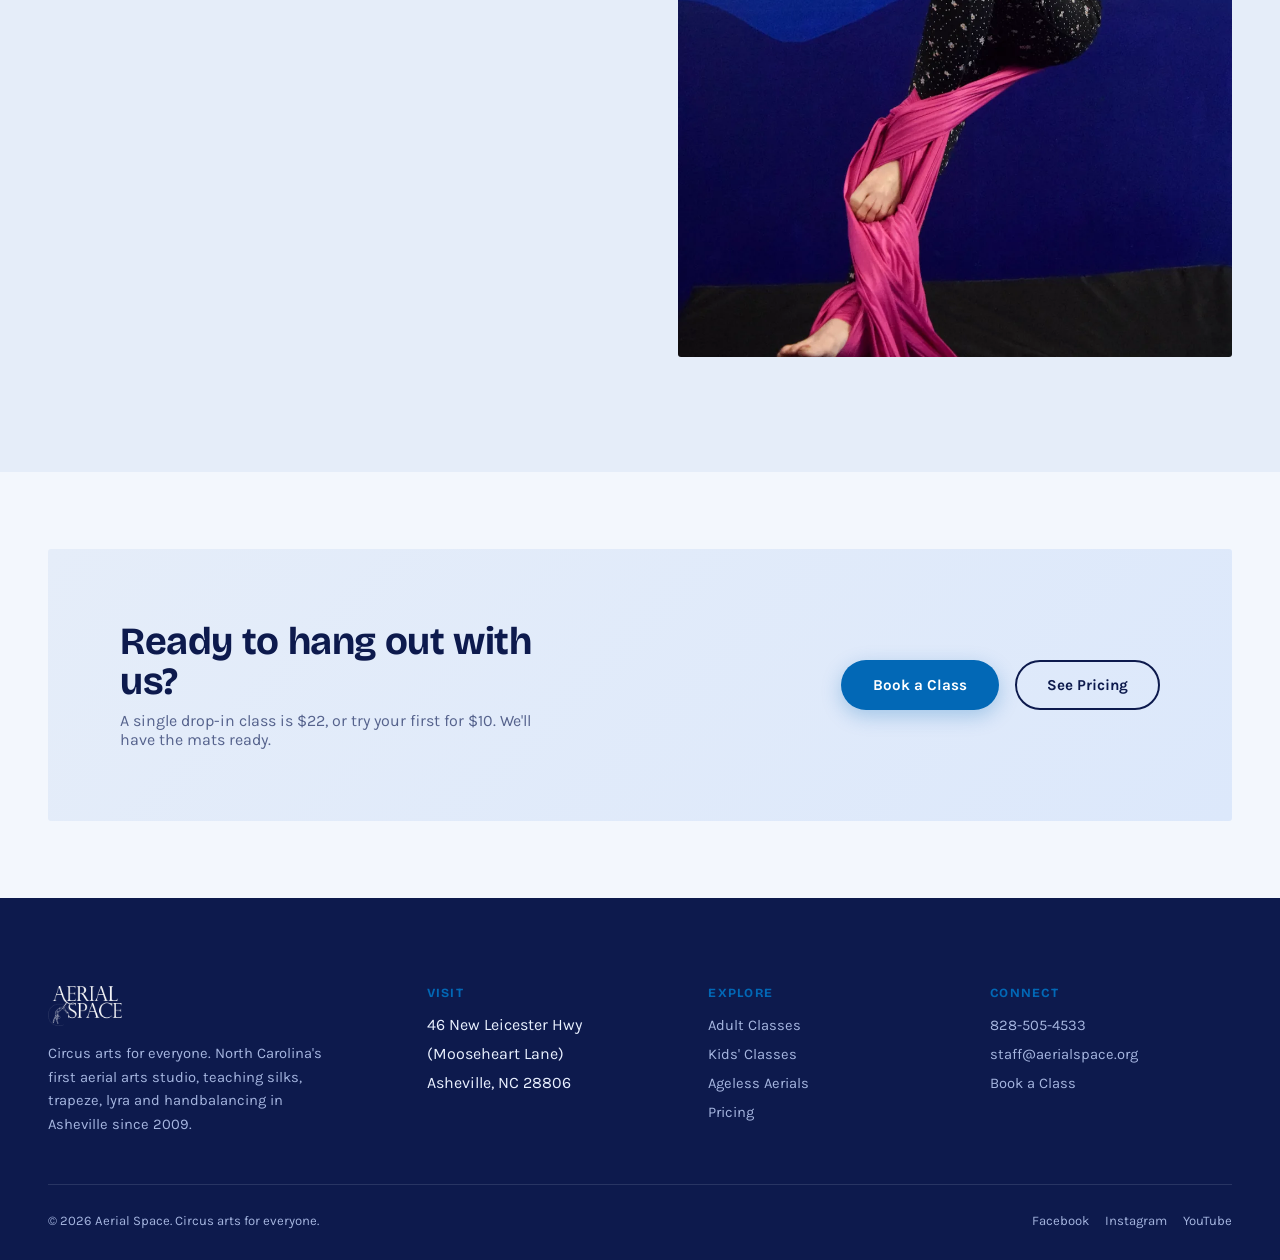
==== commit 150c2cab: "Recolor: light navy/sky-blue palette matching client's current site Client feedback: they like their" ====
--- a/index.html
+++ b/index.html
@@ -45,7 +45,7 @@
       <p class="lede">Silks, trapeze, lyra and handbalancing, taught by real circus performers in the heart of Asheville since 2009.</p>
       <div class="hero-actions">
         <a href="schedule.html" class="btn btn-gold">Book a Class</a>
-        <a href="classes.html" class="btn btn-outline-canvas">See All Classes</a>
+        <a href="classes.html" class="btn btn-outline-ink">See All Classes</a>
       </div>
       <div class="hero-figures">
         <div><strong>2009</strong><span>Founded in Asheville</span></div>
@@ -181,7 +181,7 @@
         </div>
         <div style="display:flex;gap:16px;flex-wrap:wrap">
           <a href="schedule.html" class="btn btn-gold">Book a Class</a>
-          <a href="pricing.html" class="btn btn-outline-canvas">See Pricing</a>
+          <a href="pricing.html" class="btn btn-outline-ink">See Pricing</a>
         </div>
       </div>
     </div>
--- a/css/style.css
+++ b/css/style.css
@@ -1,23 +1,26 @@
 /* ============================================================
    Aerial Space — Design Tokens
-   Palette: "big top at night" — deep teal-black + warm canvas
-   + a single marigold accent. Circus-flavored, not carnival-kitsch.
+   Palette: light and welcoming, matching the client's existing
+   navy + sky-blue + pale-ice identity (their explicit preference).
+   Note: token/class names below (--gold, .btn-gold, .price-panel.dark)
+   keep their original names for minimal diff even though the color
+   values are now blue, not gold/dark — cosmetic naming debt only.
    ============================================================ */
 
 :root {
-  --ink: #12211f;
-  --ink-2: #1a2b28;
-  --ink-3: #223b37;
-  --canvas: #f5efd8;
-  --canvas-2: #ece0bd;
-  --gold: #dba321;
-  --gold-dark: #b8841a;
-  --teal: #1f7a6c;
-
-  --text-ink: #241f1a;
-  --text-ink-muted: #5c564a;
-  --text-canvas: #f3ead6;
-  --text-canvas-muted: #b9ad95;
+  --ink: #0d1a4d;
+  --ink-2: #16265f;
+  --ink-3: #1f3273;
+  --canvas: #f3f7fd;
+  --canvas-2: #e5edf9;
+  --gold: #0268b6;
+  --gold-dark: #014f8c;
+  --teal: #2988d6;
+
+  --text-ink: #0d1a4d;
+  --text-ink-muted: #55628c;
+  --text-canvas: #eaf1ff;
+  --text-canvas-muted: #a6b6e0;
 
   --font-display: "Bricolage Grotesque", system-ui, sans-serif;
   --font-body: "Karla", system-ui, sans-serif;
@@ -95,8 +98,8 @@
 
 .btn-gold {
   background: var(--gold);
-  color: #201400;
-  box-shadow: 0 6px 20px rgba(219,163,33,0.28);
+  color: #ffffff;
+  box-shadow: 0 6px 20px rgba(2,104,182,0.28);
 }
 .btn-gold:hover { background: var(--gold-dark); transform: translateY(-2px); }
 
@@ -109,7 +112,7 @@
 
 .btn-outline-canvas {
   background: transparent;
-  border-color: rgba(243,234,214,0.55);
+  border-color: rgba(234,241,255,0.55);
   color: var(--text-canvas);
 }
 .btn-outline-canvas:hover { background: var(--text-canvas); color: var(--ink); border-color: var(--text-canvas); }
@@ -122,17 +125,17 @@
   height: var(--nav-h);
   display: flex;
   align-items: center;
-  background: rgba(245,239,216,0.92);
+  background: rgba(243,247,253,0.92);
   backdrop-filter: blur(10px) saturate(140%);
   -webkit-backdrop-filter: blur(10px) saturate(140%);
-  border-bottom: 1px solid rgba(36,31,26,0.08);
-  box-shadow: 0 0 0 rgba(18,33,31,0);
+  border-bottom: 1px solid rgba(13,26,77,0.08);
+  box-shadow: 0 0 0 rgba(13,26,77,0);
   transition: height 0.3s cubic-bezier(0.16,1,0.3,1), box-shadow 0.3s ease, background 0.3s ease;
 }
 .site-nav.scrolled {
   height: 64px;
-  background: rgba(245,239,216,0.97);
-  box-shadow: 0 8px 30px rgba(18,33,31,0.08);
+  background: rgba(243,247,253,0.97);
+  box-shadow: 0 8px 30px rgba(13,26,77,0.08);
 }
 .site-nav.scrolled .brand img { height: 30px; }
 .site-nav .wrap {
@@ -208,7 +211,7 @@
     overflow-y: auto;
   }
   .site-nav.open .nav-cta .btn { display: inline-flex; margin-top: 10px; }
-  .site-nav.open .nav-cta { position: fixed; inset: auto 0 0 0; padding: 20px clamp(20px,6vw,48px) 28px; background: var(--canvas); border-top: 1px solid rgba(36,31,26,0.08); }
+  .site-nav.open .nav-cta { position: fixed; inset: auto 0 0 0; padding: 20px clamp(20px,6vw,48px) 28px; background: var(--canvas); border-top: 1px solid rgba(13,26,77,0.08); }
 }
 
 /* ---------- Section rhythm ---------- */
@@ -240,8 +243,8 @@
   display: grid;
   grid-template-columns: 1.05fr 0.95fr;
   align-items: stretch;
-  background: var(--ink);
-  color: var(--text-canvas);
+  background: var(--canvas);
+  color: var(--text-ink);
   overflow: hidden;
 }
 .hero-copy {
@@ -260,17 +263,17 @@
   margin-top: 22px;
   font-size: 1.15rem;
   line-height: 1.6;
-  color: var(--text-canvas-muted);
+  color: var(--text-ink-muted);
   max-width: 44ch;
 }
 .hero-actions { display: flex; gap: 16px; margin-top: 34px; flex-wrap: wrap; }
 .hero-figures {
   display: flex; gap: 32px; margin-top: 48px;
   padding-top: 28px;
-  border-top: 1px solid rgba(243,234,214,0.15);
+  border-top: 1px solid rgba(13,26,77,0.12);
 }
 .hero-figures div strong { display: block; font-family: var(--font-display); font-size: 1.7rem; color: var(--gold); }
-.hero-figures div span { font-size: 0.82rem; color: var(--text-canvas-muted); }
+.hero-figures div span { font-size: 0.82rem; color: var(--text-ink-muted); }
 
 .hero-media {
   position: relative;
@@ -292,7 +295,7 @@
   content: "";
   position: absolute; inset: 0;
   z-index: 1;
-  background: linear-gradient(90deg, var(--ink) 0%, rgba(18,33,31,0.15) 26%, transparent 55%);
+  background: linear-gradient(90deg, var(--canvas) 0%, rgba(243,247,253,0.25) 8%, transparent 16%);
 }
 
 /* Subtle reveal: soft fade + gentle zoom-out. Used on page heroes (auto, on
@@ -311,7 +314,7 @@
 @media (max-width: 900px) {
   .hero { grid-template-columns: 1fr; min-height: auto; }
   .hero-media { height: 60vh; order: -1; }
-  .hero-media::after { background: linear-gradient(180deg, transparent 55%, var(--ink) 100%); }
+  .hero-media::after { background: linear-gradient(180deg, transparent 55%, var(--canvas) 100%); }
   .hero-copy { max-width: none; padding-top: 44px; }
 }
 
@@ -325,11 +328,11 @@
   display: grid;
   grid-template-columns: repeat(3, 1fr);
   gap: 1px;
-  background: rgba(36,31,26,0.12);
-  border-top: 1px solid rgba(36,31,26,0.12);
-  border-bottom: 1px solid rgba(36,31,26,0.12);
-}
-.on-ink .trio { background: rgba(243,234,214,0.12); border-color: rgba(243,234,214,0.12); }
+  background: rgba(13,26,77,0.12);
+  border-top: 1px solid rgba(13,26,77,0.12);
+  border-bottom: 1px solid rgba(13,26,77,0.12);
+}
+.on-ink .trio { background: rgba(234,241,255,0.12); border-color: rgba(234,241,255,0.12); }
 .trio > div { background: var(--canvas); padding: 40px clamp(20px,3vw,40px); }
 .on-ink .trio > div { background: var(--ink); }
 .trio .num { font-family: var(--font-display); font-size: 0.85rem; color: var(--gold); letter-spacing: 0.08em; }
@@ -357,7 +360,7 @@
   isolation: isolate;
   transition: box-shadow 0.35s ease;
 }
-.class-card:hover { box-shadow: 0 20px 40px rgba(18,33,31,0.28); }
+.class-card:hover { box-shadow: 0 20px 40px rgba(13,26,77,0.28); }
 .class-card img {
   position: absolute; inset: 0;
   width: 100%; height: 100%;
@@ -368,19 +371,19 @@
 .class-card::before {
   content: "";
   position: absolute; inset: 0;
-  background: linear-gradient(180deg, rgba(18,33,31,0.05) 30%, rgba(18,33,31,0.92) 100%);
+  background: linear-gradient(180deg, rgba(13,26,77,0.05) 30%, rgba(13,26,77,0.92) 100%);
   z-index: -1;
 }
 .class-card:hover img { transform: scale(1.07); }
 .class-card .tag {
   align-self: flex-start;
   font-size: 0.7rem; font-weight: 800; letter-spacing: 0.1em; text-transform: uppercase;
-  background: var(--gold); color: #201400;
+  background: var(--gold); color: #ffffff;
   padding: 5px 12px; border-radius: 999px;
   margin-bottom: auto;
 }
 .class-card h3 { font-size: 1.5rem; margin-top: 14px; }
-.class-card p { margin-top: 8px; font-size: 0.92rem; line-height: 1.5; color: rgba(243,234,214,0.86); }
+.class-card p { margin-top: 8px; font-size: 0.92rem; line-height: 1.5; color: rgba(234,241,255,0.86); }
 
 .class-card.big { grid-column: span 4; grid-row: span 2; }
 .class-card.tall { grid-column: span 2; grid-row: span 2; }
@@ -394,8 +397,8 @@
 
 /* ---------- Quote band ---------- */
 .quote-band {
-  background: var(--ink);
-  color: var(--text-canvas);
+  background: var(--canvas-2);
+  color: var(--text-ink);
   padding: clamp(56px, 8vw, 96px) 0;
   text-align: center;
 }
@@ -431,12 +434,12 @@
   overflow: hidden;
   border-radius: var(--r-sharp);
   background: var(--ink-2);
-  box-shadow: 0 0 0 rgba(18,33,31,0);
+  box-shadow: 0 0 0 rgba(13,26,77,0);
   transition: box-shadow 0.35s ease;
 }
 .staff-photo img { width: 100%; height: 100%; object-fit: cover; transition: transform 0.5s cubic-bezier(0.16,1,0.3,1); }
 .staff-card:hover .staff-photo img { transform: scale(1.05); }
-.staff-card:hover .staff-photo { box-shadow: 0 16px 32px rgba(18,33,31,0.18); }
+.staff-card:hover .staff-photo { box-shadow: 0 16px 32px rgba(13,26,77,0.18); }
 .staff-card h3 { margin-top: 16px; font-size: 1.2rem; }
 .staff-card .role { font-size: 0.82rem; font-weight: 700; color: var(--teal); margin-top: 4px; display: block; }
 .staff-card p.bio { margin-top: 10px; font-size: 0.92rem; line-height: 1.55; color: var(--text-ink-muted); }
@@ -452,9 +455,9 @@
   align-items: baseline;
   gap: 20px;
   padding: 18px 0;
-  border-bottom: 1px solid rgba(36,31,26,0.12);
-}
-.on-ink .price-row { border-color: rgba(243,234,214,0.14); }
+  border-bottom: 1px solid rgba(13,26,77,0.12);
+}
+.on-ink .price-row { border-color: rgba(234,241,255,0.14); }
 .price-row .name { font-weight: 700; font-size: 1.05rem; }
 .price-row .sub { display: block; font-size: 0.85rem; color: var(--text-ink-muted); margin-top: 4px; font-weight: 400; }
 .on-ink .price-row .sub { color: var(--text-canvas-muted); }
@@ -468,13 +471,13 @@
 }
 .price-panel:hover {
   transform: translateY(-3px);
-  box-shadow: 0 14px 28px rgba(18,33,31,0.1);
-}
-.price-panel.dark:hover { box-shadow: 0 14px 28px rgba(0,0,0,0.35); }
-.price-panel.dark { background: var(--ink); color: var(--text-canvas); }
+  box-shadow: 0 14px 28px rgba(13,26,77,0.1);
+}
+.price-panel.dark:hover { box-shadow: 0 14px 28px rgba(2,104,182,0.18); }
+.price-panel.dark { background: #ffffff; border: 2px solid var(--gold); color: var(--text-ink); }
 .price-panel h3 { font-size: 1.5rem; margin-bottom: 6px; }
 .price-panel .note { font-size: 0.86rem; color: var(--text-ink-muted); margin-top: 18px; line-height: 1.6; }
-.price-panel.dark .note { color: var(--text-canvas-muted); }
+.price-panel.dark .note { color: var(--text-ink-muted); }
 
 .two-col { display: grid; grid-template-columns: 1fr 1fr; gap: 24px; }
 @media (max-width: 820px) { .two-col { grid-template-columns: 1fr; } }
@@ -502,21 +505,21 @@
   font-family: var(--font-display); font-style: italic; font-size: clamp(1.4rem, 3vw, 2.2rem);
   color: var(--text-canvas); max-width: 640px;
 }
-.photo-band::after { content:""; position:absolute; inset:0; background: linear-gradient(0deg, rgba(18,33,31,0.75), transparent 50%); }
+.photo-band::after { content:""; position:absolute; inset:0; background: linear-gradient(0deg, rgba(13,26,77,0.75), transparent 50%); }
 
 /* ---------- Tags / pills ---------- */
 .pill {
   display: inline-flex; align-items: center;
   font-size: 0.78rem; font-weight: 800; letter-spacing: 0.04em;
   padding: 6px 14px; border-radius: 999px;
-  background: rgba(31,122,108,0.12); color: var(--teal);
-}
-.on-ink .pill { background: rgba(219,163,33,0.16); color: var(--gold); }
+  background: rgba(41,136,214,0.12); color: var(--teal);
+}
+.on-ink .pill { background: rgba(2,104,182,0.16); color: var(--gold); }
 
 /* ---------- CTA band ---------- */
 .cta-band {
-  background: linear-gradient(135deg, var(--ink) 0%, #0d1a18 100%);
-  color: var(--text-canvas);
+  background: linear-gradient(135deg, var(--canvas-2) 0%, #dce8fb 100%);
+  color: var(--text-ink);
   border-radius: var(--r-sharp);
   padding: clamp(40px, 6vw, 72px);
   display: flex;
@@ -526,7 +529,7 @@
   flex-wrap: wrap;
 }
 .cta-band h2 { font-size: clamp(1.7rem, 3vw, 2.4rem); max-width: 460px; }
-.cta-band p { margin-top: 10px; color: var(--text-canvas-muted); max-width: 42ch; }
+.cta-band p { margin-top: 10px; color: var(--text-ink-muted); max-width: 42ch; }
 
 /* ---------- Footer ---------- */
 .site-footer { background: var(--ink); color: var(--text-canvas); padding: clamp(56px,7vw,88px) 0 32px; }
@@ -535,7 +538,7 @@
   grid-template-columns: 1.4fr 1fr 1fr 1fr;
   gap: 40px;
   padding-bottom: 48px;
-  border-bottom: 1px solid rgba(243,234,214,0.12);
+  border-bottom: 1px solid rgba(234,241,255,0.12);
 }
 .footer-grid .brand-col img { height: 40px; margin-bottom: 16px; filter: invert(0.92) sepia(0.15) saturate(0) brightness(1.8); }
 .footer-grid .brand-col p { color: var(--text-canvas-muted); font-size: 0.92rem; line-height: 1.6; max-width: 32ch; }
@@ -556,23 +559,27 @@
 /* ---------- Page hero (interior pages) ---------- */
 .page-hero {
   padding: clamp(64px, 10vw, 120px) 0 clamp(48px, 7vw, 80px);
-  background: var(--ink);
-  color: var(--text-canvas);
+  background: var(--canvas);
+  color: var(--text-ink);
   position: relative;
   overflow: hidden;
 }
+.page-hero p.lede { margin-top: 18px; font-size: 1.1rem; color: var(--text-ink-muted); max-width: 56ch; }
+
+/* Photo variant: still needs light text over a dark scrim for legibility */
 .page-hero.img {
   background-size: cover;
   background-position: center;
-}
+  color: var(--text-canvas);
+}
+.page-hero.img p.lede { color: var(--text-canvas-muted); }
 .page-hero.img::before {
   content: "";
   position: absolute; inset: 0;
-  background: linear-gradient(180deg, rgba(18,33,31,0.55), rgba(18,33,31,0.92));
+  background: linear-gradient(180deg, rgba(13,26,77,0.55), rgba(13,26,77,0.92));
 }
 .page-hero .wrap { position: relative; }
 .page-hero h1 { font-size: clamp(2.4rem, 5vw, 3.8rem); max-width: 16ch; }
-.page-hero p.lede { margin-top: 18px; font-size: 1.1rem; color: var(--text-canvas-muted); max-width: 56ch; }
 
 /* ---------- Misc utility ---------- */
 .text-center { text-align: center; margin-left: auto; margin-right: auto; }
@@ -585,7 +592,7 @@
   font-size: 1rem;
   padding: 13px 16px;
   border-radius: var(--r-input);
-  border: 1.5px solid rgba(36,31,26,0.2);
+  border: 1.5px solid rgba(13,26,77,0.2);
   background: var(--canvas);
   color: var(--text-ink);
 }
@@ -598,8 +605,8 @@
 
 .badge-hiatus {
   display: inline-block; font-size: 0.72rem; font-weight: 800; letter-spacing: 0.06em; text-transform: uppercase;
-  color: var(--canvas); background: rgba(243,234,214,0.2); padding: 4px 10px; border-radius: 999px;
-}
-
-hr.rule { border: none; border-top: 1px solid rgba(36,31,26,0.14); margin: 0; }
-.on-ink hr.rule { border-color: rgba(243,234,214,0.14); }
+  color: var(--canvas); background: rgba(234,241,255,0.2); padding: 4px 10px; border-radius: 999px;
+}
+
+hr.rule { border: none; border-top: 1px solid rgba(13,26,77,0.14); margin: 0; }
+.on-ink hr.rule { border-color: rgba(234,241,255,0.14); }
